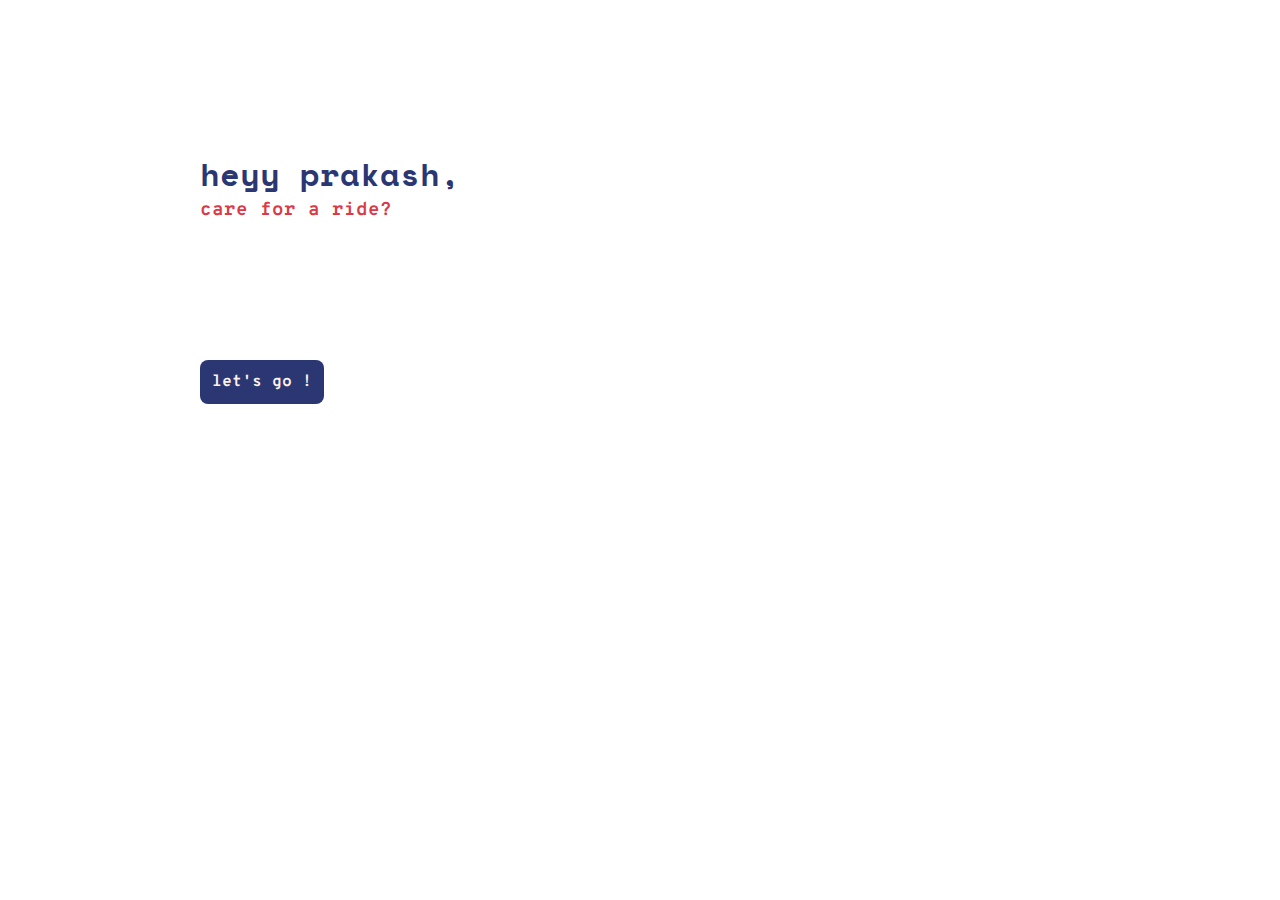
==== index.html @ aa4b1bb4 "add: all project files" ====
<!DOCTYPE html>
<html lang="en">
<head>
    <meta charset="UTF-8">
    <meta name="viewport" content="width=device-width, initial-scale=1.0">
    <link rel="stylesheet" href="https://cdnjs.cloudflare.com/ajax/libs/font-awesome/6.5.1/css/all.min.css" integrity="sha512-DTOQO9RWCH3ppGqcWaEA1BIZOC6xxalwEsw9c2QQeAIftl+Vegovlnee1c9QX4TctnWMn13TZye+giMm8e2LwA==" crossorigin="anonymous" referrerpolicy="no-referrer" />
    <link rel="stylesheet" href="style.css">
    <title>bling bling 2.0</title>
</head>
<body class="ride">
    <header>
        <h1>heyy prakash,</h1>
        <h3>care for a ride?</h3>
    </header>
    <main>
        <a href="/mini-vault/blingbling2.0/stopone.html">let's go !</a>
    </main>
    <footer></footer>
    
</body>
</html>
---- style.css ----
@import url('https://fonts.googleapis.com/css2?family=Lato:ital,wght@0,100;0,300;0,400;0,700;0,900;1,100;1,300;1,400;1,700;1,900&family=Overpass+Mono:wght@300..700&family=Space+Mono:ital,wght@0,400;0,700;1,400;1,700&family=Stylish&family=Syne:wght@400..800&family=Ultra&display=swap');

*{
    margin: 0;
    padding: 0;
    box-sizing: border-box;
    font-family: "overpass mono", monospace;
}


.ride{
    margin: 0;
    padding: 0;
    width: 100%;
    height: 100vh;
    background-image: url('/mini-vault/blingbling2.0/resources/ride.gif');
    background-size: cover;
    background-repeat: no-repeat;
    background-position: center;
    background-attachment: fixed;
    display: flex;
    flex-direction: column;
}

h1{
    font-family: 'space mono', monospace;
    color: #2a3773;
}

h3{
    color: #db3945;
}

header, main{
    margin-left: 200px;
    margin-right: 200px;
    margin-top: 150px;
}

button{
    background-color: #2a3773;
    color: #fef1ea;
    font-weight: bolder;
    padding: 12px;
    border: none;
    border-radius: 8px;
    font-size: 16px;
}

button:hover{
    background-color: #db3945;
}

.stop1{
    margin: 0;
    padding: 0;
    width: 100%;
    height: 100vh;
    background-image: url('/mini-vault/blingbling2.0/resources/stopone.GIF');
    background-size: cover;
    background-repeat: no-repeat;
    background-position: center;
    background-attachment: fixed;
    display: flex;
    flex-direction: column;
}

.stop2{
    margin: 0;
    padding: 0;
    width: 100%;
    height: 100vh;
    background-image: url('/mini-vault/blingbling2.0/resources/phhol4fool.GIF');
    background-size: cover;
    background-repeat: no-repeat;
    background-position: center;
    background-attachment: fixed;
    display: flex;
    flex-direction: column;
}

/* .joke{
     display: none;
} */

/* .next-btn{
    display: none;
} */

p{
    font-weight: bold;
    color: #db3945;
    margin-bottom: 25px;
}


.disabled-btn{
    background-color: #fadad0;
    color: gray;
}

.disabled-btn:hover{
    background-color: #fadad0;
    color: gray;
    cursor: not-allowed;
}

a{
    text-decoration: none;
    background-color: #2a3773;
    color: #fef1ea;
    font-weight: bolder;
    padding: 12px;
    border-radius: 8px;
}

a:hover{
    background-color: #db3945;
}
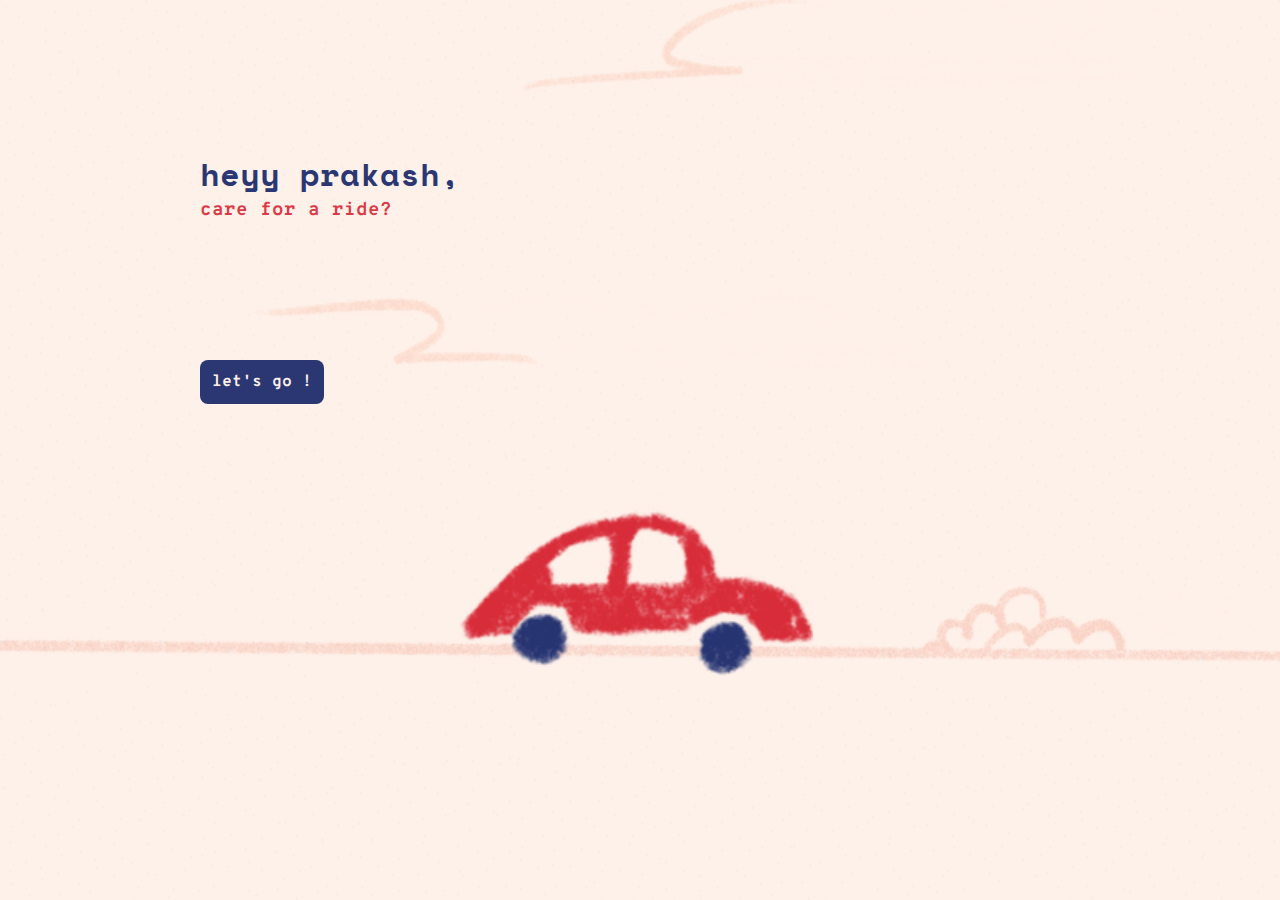
==== commit 66f8b634: "corrected the errors" ====
--- a/index.html
+++ b/index.html
@@ -13,7 +13,7 @@
         <h3>care for a ride?</h3>
     </header>
     <main>
-        <a href="/mini-vault/blingbling2.0/stopone.html">let's go !</a>
+        <a href="stopone.html">let's go !</a>
     </main>
     <footer></footer>
     
--- a/style.css
+++ b/style.css
@@ -13,7 +13,7 @@
     padding: 0;
     width: 100%;
     height: 100vh;
-    background-image: url('/mini-vault/blingbling2.0/resources/ride.gif');
+    background-image: url('resources/ride.gif');
     background-size: cover;
     background-repeat: no-repeat;
     background-position: center;
@@ -56,7 +56,7 @@
     padding: 0;
     width: 100%;
     height: 100vh;
-    background-image: url('/mini-vault/blingbling2.0/resources/stopone.GIF');
+    background-image: url('resources/stopone.GIF');
     background-size: cover;
     background-repeat: no-repeat;
     background-position: center;
@@ -70,7 +70,7 @@
     padding: 0;
     width: 100%;
     height: 100vh;
-    background-image: url('/mini-vault/blingbling2.0/resources/phhol4fool.GIF');
+    background-image: url('resources/phhol4fool.GIF');
     background-size: cover;
     background-repeat: no-repeat;
     background-position: center;
